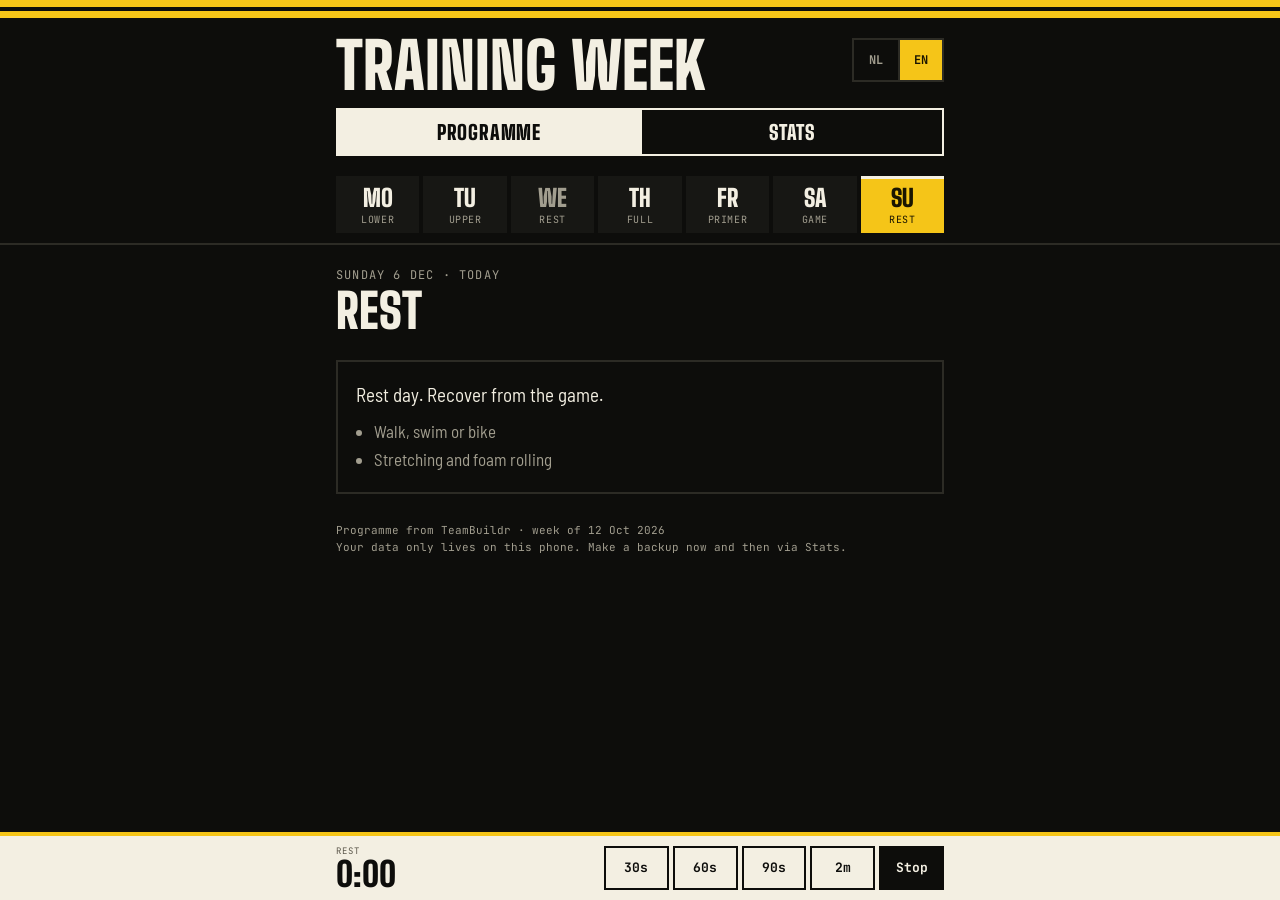
==== index.html @ e1580961 "Add files via upload" ====
<!doctype html>
<html lang="nl">
<head>
  <meta charset="utf-8">
  <meta name="viewport" content="width=device-width, initial-scale=1, viewport-fit=cover">
  <title>Cas RC Trainingsweek</title>
  <meta name="description" content="Cas RC training programme">
  <meta name="theme-color" content="#0d0d0b">
  <meta name="color-scheme" content="dark">
  <meta name="format-detection" content="telephone=no">

  <!-- Beginscherm / app-modus -->
  <link rel="manifest" href="manifest.webmanifest">
  <link rel="icon" type="image/png" sizes="192x192" href="icons/icon-192.png">
  <link rel="apple-touch-icon" href="icons/apple-touch-icon.png">
  <meta name="apple-mobile-web-app-capable" content="yes">
  <meta name="mobile-web-app-capable" content="yes">
  <meta name="apple-mobile-web-app-status-bar-style" content="black">
  <meta name="apple-mobile-web-app-title" content="Cas RC">

  <!-- Lettertypes (met fallbacks: de app werkt ook zonder) -->
  <link rel="preconnect" href="https://fonts.googleapis.com">
  <link rel="preconnect" href="https://fonts.gstatic.com" crossorigin>
  <link rel="stylesheet" href="https://fonts.googleapis.com/css2?family=Big+Shoulders+Display:wght@700;900&family=Barlow+Semi+Condensed:wght@400;500;600;700&family=JetBrains+Mono:wght@500;700&display=swap">

  <link rel="stylesheet" href="style.css">
</head>
<body>
  <div class="hoops" aria-hidden="true"></div>

  <header class="wrap top">
    <div class="titlerow">
      <h1 data-i18n="title">Trainingsweek</h1>
      <div class="lang" role="group" data-i18n-aria="langAria" aria-label="Taal">
        <button type="button" data-lang="nl" aria-pressed="true">NL</button>
        <button type="button" data-lang="en" aria-pressed="false">EN</button>
      </div>
    </div>
    <div class="viewtabs" role="tablist" data-i18n-aria="viewAria" aria-label="Weergave">
      <button type="button" role="tab" id="tab-schema" data-view="schema" aria-selected="true" data-i18n="tabSchema">Schema</button>
      <button type="button" role="tab" id="tab-stats" data-view="stats" aria-selected="false" data-i18n="tabStats">Stats</button>
    </div>
  </header>

  <nav class="days" id="daysNav" data-i18n-aria="daysAria" aria-label="Dagen van de week">
    <div class="wrap days-grid" id="days" role="tablist"></div>
  </nav>

  <main class="wrap" id="main"></main>
  <main class="wrap" id="stats" hidden></main>

  <p class="toast" id="toast" role="status" hidden></p>

  <div class="timer" id="timer">
    <div class="wrap timer-row">
      <div class="clock-box">
        <span class="tlabel" id="tlabel" data-i18n="rest">Rust</span>
        <span class="clock" id="clock">0:00</span>
      </div>
      <div class="tbtns">
        <button type="button" data-s="30">30s</button>
        <button type="button" data-s="60">60s</button>
        <button type="button" data-s="90">90s</button>
        <button type="button" data-s="120">2m</button>
        <button type="button" class="stop" id="stop" data-i18n="stop">Stop</button>
      </div>
    </div>
  </div>

  <noscript><p class="wrap">Zet JavaScript aan om het schema te zien. / Turn on JavaScript to see the programme.</p></noscript>

  <script src="i18n.js"></script>
  <script src="data.js"></script>
  <script src="store.js"></script>
  <script src="stats.js"></script>
  <script src="app.js"></script>
</body>
</html>
---- style.css ----
/* =========================================================
   Cas RC Trainingsweek — mobile first
   Basis = telefoon (vanaf 320px). Grotere schermen schalen mee.
   ========================================================= */

:root {
  /* Kleuren: Cas RC geel-zwart */
  --pitch: #0d0d0b;    /* zwart shirt */
  --panel: #171714;
  --line: #2c2b25;
  --chalk: #f3efe2;    /* krijtwit */
  --muted: #a29e8f;
  --faint: #66634f;
  --cas: #f5c518;      /* Cas-geel */
  --cas-ink: #1a1500;

  /* Lettertypes */
  --display: "Big Shoulders Display", "Arial Narrow", Impact, sans-serif;
  --body: "Barlow Semi Condensed", "Arial Narrow", "Helvetica Neue", sans-serif;
  --mono: "JetBrains Mono", ui-monospace, Menlo, Consolas, monospace;

  /* Maatvoering */
  --gutter: 16px;
  --timer-h: 64px;
  --safe-l: env(safe-area-inset-left, 0px);
  --safe-r: env(safe-area-inset-right, 0px);
  --safe-b: env(safe-area-inset-bottom, 0px);
  --safe-t: env(safe-area-inset-top, 0px);

  color-scheme: dark;
}

*, *::before, *::after { box-sizing: border-box; }

html {
  -webkit-text-size-adjust: 100%;
  text-size-adjust: 100%;
  background: var(--pitch);
}

body {
  margin: 0;
  min-height: 100dvh;
  background: var(--pitch);
  color: var(--chalk);
  font-family: var(--body);
  font-size: 17px;
  line-height: 1.4;
  /* ruimte voor de vaste timerbalk + home-indicator */
  padding-bottom: calc(var(--timer-h) + var(--safe-b) + 24px);
  overflow-x: hidden;
  -webkit-tap-highlight-color: transparent;
}

a { color: inherit; }
button, input { font: inherit; color: inherit; }
button { cursor: pointer; touch-action: manipulation; }
[hidden] { display: none !important; }
:focus-visible { outline: 3px solid var(--cas); outline-offset: 2px; }

/* Buitenste kolom; houdt rekening met notch in landscape */
.wrap {
  width: 100%;
  max-width: 640px;
  margin-inline: auto;
  padding-inline: max(var(--gutter), var(--safe-l)) max(var(--gutter), var(--safe-r));
}

/* ---------- Kop ---------- */
.hoops {
  height: 22px;
  margin-top: var(--safe-t);
  background: repeating-linear-gradient(180deg, var(--cas) 0 7px, var(--pitch) 7px 11px);
}

.top { padding-block: 16px 10px; }

.titlerow { display: flex; align-items: flex-start; justify-content: space-between; gap: 12px; }

h1 {
  min-width: 0;
  font-family: var(--display);
  font-weight: 900;
  font-size: clamp(38px, 11.5vw, 64px);
  line-height: .88;
  margin: 0;
  text-transform: uppercase;
  overflow-wrap: break-word;
}

/* Taalkeuze */
.lang { flex: none; display: flex; border: 2px solid var(--line); }
.lang button {
  min-width: 44px;
  min-height: 40px;
  border: 0;
  background: none;
  color: var(--muted);
  font-family: var(--mono);
  font-size: 12px;
  font-weight: 700;
}
.lang button + button { border-left: 2px solid var(--line); }
.lang button[aria-pressed="true"] { background: var(--cas); color: var(--cas-ink); }

/* ---------- Dagstrook ---------- */
.days {
  position: sticky;
  top: var(--safe-t);
  z-index: 5;
  background: var(--pitch);
  border-bottom: 2px solid var(--line);
  padding-block: 10px;
}

.days-grid {
  display: grid;
  grid-template-columns: repeat(7, minmax(0, 1fr));
  gap: 3px;
}

.day {
  min-width: 0;
  min-height: 52px;
  border: 0;
  border-top: 3px solid transparent;
  background: var(--panel);
  padding: 7px 0 6px;
  display: grid;
  align-content: center;
  gap: 3px;
  text-align: center;
}
.day b {
  font-family: var(--display);
  font-weight: 900;
  font-size: 21px;
  line-height: 1;
  text-transform: uppercase;
}
.day span {
  font-family: var(--mono);
  font-size: 8.5px;
  letter-spacing: .02em;
  color: var(--muted);
  text-transform: uppercase;
  white-space: nowrap;
  overflow: hidden;
  text-overflow: clip;
}
.day.rest b { color: var(--muted); }
.day.today { border-top-color: var(--chalk); }
.day[aria-selected="true"] { background: var(--cas); color: var(--cas-ink); }
.day[aria-selected="true"] span,
.day[aria-selected="true"].rest b { color: var(--cas-ink); }

/* ---------- Dagkop ---------- */
.dayhead { padding-block: 22px 4px; display: grid; gap: 4px; }
.kicker {
  font-family: var(--mono);
  font-size: 12px;
  letter-spacing: .1em;
  text-transform: uppercase;
  color: var(--muted);
}
.dayhead h2 {
  font-family: var(--display);
  font-weight: 900;
  font-size: clamp(36px, 11vw, 48px);
  line-height: .95;
  margin: 0;
  text-transform: uppercase;
}
.progress {
  margin-top: 10px;
  display: flex;
  align-items: center;
  gap: 10px;
  font-family: var(--mono);
  font-size: 12px;
  color: var(--muted);
  font-variant-numeric: tabular-nums;
}
.bar { flex: 1; height: 8px; background: var(--panel); border: 1px solid var(--line); }
.bar i { display: block; height: 100%; width: 0; background: var(--cas); transition: width .3s; }

/* ---------- Blokken ---------- */
.section { margin-top: 24px; }

.sechead { display: flex; align-items: stretch; border-bottom: 2px solid var(--cas); }
.letter {
  font-family: var(--display);
  font-weight: 900;
  font-size: 30px;
  line-height: 1;
  background: var(--cas);
  color: var(--cas-ink);
  min-width: 44px;
  display: grid;
  place-items: center;
  padding: 4px 8px;
}
.secname { padding: 6px 10px; display: grid; align-content: center; min-width: 0; }
.secname strong {
  font-family: var(--display);
  font-weight: 700;
  font-size: 22px;
  line-height: 1;
  text-transform: uppercase;
}
.secname small {
  font-family: var(--mono);
  font-size: 10px;
  letter-spacing: .08em;
  text-transform: uppercase;
  color: var(--muted);
  margin-top: 3px;
}

/* Oefening met sets */
.ex { border-bottom: 1px solid var(--line); padding-block: 14px; display: grid; gap: 10px; }
.extop { display: flex; gap: 12px; align-items: flex-start; justify-content: space-between; }
.exname { min-width: 0; }
.exname h3 { margin: 0; font-size: 20px; font-weight: 700; line-height: 1.15; overflow-wrap: anywhere; }
.code {
  display: inline-block;
  min-width: 2.1em;
  margin-right: 8px;
  padding: 2px 4px;
  border: 2px solid var(--cas);
  color: var(--cas);
  font-family: var(--mono);
  font-size: 13px;
  font-weight: 700;
  line-height: 1.1;
  text-align: center;
  vertical-align: 2px;
}
.note { margin: 3px 0 0; font-size: 15px; color: var(--muted); }

.how {
  flex: none;
  display: inline-grid;
  place-items: center;
  min-height: 40px;
  padding: 0 11px;
  text-decoration: none;
  font-family: var(--mono);
  font-size: 11px;
  font-weight: 700;
  letter-spacing: .08em;
  text-transform: uppercase;
  border: 2px solid var(--chalk);
}
.how:active { background: var(--chalk); color: var(--pitch); }

.sets { display: grid; grid-template-columns: repeat(3, minmax(0, 1fr)); gap: 6px; }

.set { border: 2px solid var(--line); background: var(--panel); display: grid; min-width: 0; }
.set .set-btn {
  border: 0;
  background: none;
  min-height: 52px;
  padding: 8px 8px 6px;
  text-align: left;
  display: grid;
  gap: 2px;
}
.sl {
  font-family: var(--mono);
  font-size: 10px;
  letter-spacing: .08em;
  text-transform: uppercase;
  color: var(--muted);
}
.rp {
  font-family: var(--display);
  font-weight: 900;
  font-size: 26px;
  line-height: 1;
  font-variant-numeric: tabular-nums;
}
/* 16px voorkomt automatisch inzoomen op iPhone */
.set input {
  width: 100%;
  min-width: 0;
  min-height: 40px;
  border: 0;
  border-top: 1px solid var(--line);
  border-radius: 0;
  background: transparent;
  color: var(--chalk);
  font-family: var(--mono);
  font-size: 16px;
  padding: 6px 8px;
  -webkit-appearance: none;
  appearance: none;
}
.set input::placeholder { color: var(--faint); }
.set.done { background: var(--cas); border-color: var(--cas); }
.set.done button, .set.done .sl, .set.done input { color: var(--cas-ink); }
.set.done input { border-top-color: rgba(26, 21, 0, .25); }
.set.done input::placeholder { color: rgba(26, 21, 0, .5); }

/* Lijst (prehab, top ups, arm farm) */
.intro { font-size: 15px; color: var(--muted); margin: 10px 0 2px; }
.item {
  display: grid;
  grid-template-columns: 40px minmax(0, 1fr) auto;
  gap: 12px;
  align-items: center;
  border-bottom: 1px solid var(--line);
  padding-block: 10px;
}
.tick {
  width: 40px;
  height: 40px;
  border: 2px solid var(--muted);
  background: none;
  display: grid;
  place-items: center;
  padding: 0;
}
.tick svg { width: 20px; height: 20px; opacity: 0; }
.item.done .tick { background: var(--cas); border-color: var(--cas); }
.item.done .tick svg { opacity: 1; }
.item.done .it-name { color: var(--muted); text-decoration: line-through; text-decoration-thickness: 2px; }
.it-name { font-size: 18px; font-weight: 600; line-height: 1.2; overflow-wrap: anywhere; }
.it-dose { display: block; font-family: var(--mono); font-size: 12px; font-weight: 500; color: var(--cas); margin-top: 3px; }

/* Rustdagen */
.restcard { margin-top: 22px; border: 2px solid var(--line); padding: 20px 18px; display: grid; gap: 12px; }
.restcard p { margin: 0; font-size: 19px; max-width: 34ch; }
.restcard ul { margin: 0; padding-left: 18px; color: var(--muted); display: grid; gap: 4px; }

.reset {
  margin-top: 28px;
  min-height: 44px;
  background: none;
  border: 1px solid var(--line);
  color: var(--muted);
  font-family: var(--mono);
  font-size: 11px;
  letter-spacing: .08em;
  text-transform: uppercase;
  padding: 10px 12px;
}
.reset.arm { border-color: var(--cas); color: var(--cas); }

footer {
  margin-top: 28px;
  font-family: var(--mono);
  font-size: 11px;
  line-height: 1.6;
  color: var(--muted);
}

/* Melding */
.toast {
  position: fixed;
  left: 50%;
  transform: translateX(-50%);
  bottom: calc(var(--timer-h) + var(--safe-b) + 12px);
  z-index: 11;
  margin: 0;
  width: calc(100% - 32px);
  max-width: 420px;
  background: var(--chalk);
  color: var(--pitch);
  font-size: 15px;
  padding: 10px 14px;
  border-left: 6px solid var(--cas);
}

/* ---------- Rusttimer ---------- */
.timer {
  position: fixed;
  inset: auto 0 0 0;
  z-index: 10;
  background: var(--chalk);
  color: var(--pitch);
  border-top: 4px solid var(--cas);
  padding-bottom: var(--safe-b);
}
.timer-row {
  display: flex;
  align-items: center;
  gap: 10px;
  min-height: var(--timer-h);
  padding-block: 8px;
}
.clock-box { display: grid; flex: none; }
.tlabel {
  font-family: var(--mono);
  font-size: 9px;
  letter-spacing: .12em;
  text-transform: uppercase;
  color: #5c584b;
}
.clock {
  font-family: var(--display);
  font-weight: 900;
  font-size: 34px;
  line-height: 1;
  font-variant-numeric: tabular-nums;
  min-width: 3.1ch;
}
.tbtns {
  flex: 1;
  min-width: 0;
  display: grid;
  grid-template-columns: repeat(5, minmax(0, 1fr));
  gap: 4px;
  max-width: 340px;
  margin-left: auto;
}
.tbtns button {
  min-height: 44px;
  min-width: 0;
  padding: 0 2px;
  border: 2px solid var(--pitch);
  background: none;
  color: var(--pitch);
  font-family: var(--mono);
  font-weight: 700;
  font-size: 13px;
}
.tbtns button:active { background: var(--pitch); color: var(--chalk); }
.tbtns .stop { background: var(--pitch); color: var(--chalk); }
.timer.running, .timer.next { background: var(--cas); }
.timer.next .clock { letter-spacing: .02em; }
.timer.finished .clock { animation: flash .5s steps(2) 6; }
@keyframes flash { 50% { opacity: .15; } }

/* ---------- Schema / Stats tabs ---------- */
.viewtabs {
  margin-top: 14px;
  display: grid;
  grid-template-columns: 1fr 1fr;
  border: 2px solid var(--chalk);
}
.viewtabs button {
  min-height: 44px;
  border: 0;
  background: none;
  font-family: var(--display);
  font-weight: 900;
  font-size: 20px;
  letter-spacing: .04em;
  text-transform: uppercase;
}
.viewtabs button + button { border-left: 2px solid var(--chalk); }
.viewtabs button[aria-selected="true"] { background: var(--chalk); color: var(--pitch); }

body.is-stats { padding-bottom: calc(var(--safe-b) + 32px); }
body.is-stats .timer { display: none; }

/* ---------- Vergelijking met vorige keer ---------- */
.cmp {
  display: flex;
  align-items: center;
  min-height: 28px;
  padding: 0 8px 4px;
  font-family: var(--mono);
  font-size: 11px;
  line-height: 1.2;
  color: var(--muted);
  min-width: 0;
}
.cmp-txt { white-space: nowrap; overflow: hidden; text-overflow: ellipsis; }
.cmp-txt small { font-size: 10px; color: var(--faint); }
.cmp-txt.up { color: var(--cas); font-weight: 700; }
.cmp-txt.down { color: var(--muted); }
.fill {
  border: 0;
  background: none;
  padding: 4px 0;
  margin: -4px 0;
  min-height: 28px;
  font-family: var(--mono);
  font-size: 11px;
  color: var(--muted);
  text-align: left;
  white-space: nowrap;
  text-decoration: underline;
  text-decoration-color: var(--faint);
  text-underline-offset: 3px;
}
.fill b { color: var(--chalk); font-weight: 700; }
.pr {
  font-style: normal;
  font-family: var(--mono);
  font-size: 9px;
  font-weight: 700;
  background: var(--cas);
  color: var(--cas-ink);
  padding: 1px 4px;
  margin-right: 4px;
  letter-spacing: .06em;
}
.set.done .cmp, .set.done .fill, .set.done .fill b, .set.done .cmp-txt, .set.done .cmp-txt small { color: var(--cas-ink); }
.set.done .pr { background: var(--cas-ink); color: var(--cas); }
.set input.bad, .it-log input.bad { box-shadow: inset 0 -3px 0 #e0573a; }

/* kg in lijst (Arm Farm) */
.it-log { display: flex; align-items: center; gap: 10px; margin-top: 8px; text-decoration: none; }
.it-log input {
  width: 76px;
  flex: none;
  min-height: 40px;
  border: 2px solid var(--line);
  border-radius: 0;
  background: var(--panel);
  color: var(--chalk);
  font-family: var(--mono);
  font-size: 16px;
  padding: 6px 8px;
  -webkit-appearance: none;
  appearance: none;
}
.it-log input::placeholder { color: var(--faint); }
.it-log .cmp { padding: 0; }
.item.done .it-log { color: var(--chalk); }

/* ---------- Stats ---------- */
.tiles { display: grid; grid-template-columns: repeat(2, minmax(0, 1fr)); gap: 6px; margin-top: 14px; }
.tiles.three { grid-template-columns: repeat(3, minmax(0, 1fr)); margin-top: 12px; }
.tile { background: var(--panel); border-top: 3px solid var(--cas); padding: 10px 10px 12px; display: grid; gap: 2px; min-width: 0; }
.t-lab { font-family: var(--mono); font-size: 10px; letter-spacing: .08em; text-transform: uppercase; color: var(--muted); }
.t-num { font-family: var(--display); font-weight: 900; font-size: 36px; line-height: 1; font-variant-numeric: tabular-nums; white-space: nowrap; }
.tiles.three .t-num { font-size: 26px; }
.t-num small { font-size: .5em; color: var(--muted); }
.t-sub { font-size: 13px; color: var(--muted); }

.st { margin-top: 30px; }
.st-head { border-bottom: 2px solid var(--cas); padding-bottom: 8px; }
.st-head h3 { margin: 0; font-family: var(--display); font-weight: 900; font-size: 26px; line-height: 1; text-transform: uppercase; }
.st-head h4 { margin: 0; font-family: var(--display); font-weight: 700; font-size: 19px; text-transform: uppercase; }
.st-head p { margin: 6px 0 0; font-size: 14px; line-height: 1.35; color: var(--muted); max-width: 52ch; }
.st-head.sub { margin-top: 22px; border-bottom-width: 1px; border-bottom-color: var(--line); display: flex; justify-content: space-between; align-items: baseline; gap: 10px; flex-wrap: wrap; }
.st-head.sub p { margin: 0; font-family: var(--mono); font-size: 10px; display: flex; align-items: center; gap: 6px; }
.key { display: inline-block; width: 12px; height: 8px; background: var(--cas); }
.key.prev { width: 3px; height: 12px; background: var(--chalk); margin-left: 6px; }

.readout { margin: 10px 0 4px; min-height: 1.4em; font-family: var(--mono); font-size: 12px; color: var(--chalk); font-variant-numeric: tabular-nums; }
.readout b { color: var(--cas); }
.readout span { color: var(--muted); }
.plot { width: 100%; overflow: hidden; touch-action: pan-y; }
.plot svg { display: block; }
.plot .grid { stroke: var(--line); stroke-width: 1; }
.plot .base { stroke: var(--muted); stroke-width: 1; }
.plot .ref { stroke: var(--muted); stroke-width: 1; stroke-dasharray: 4 4; }
.plot .ax { fill: var(--muted); font-family: var(--mono); font-size: 10px; }
.plot .line { fill: none; stroke: var(--cas); stroke-width: 2; stroke-linejoin: round; stroke-linecap: round; }
.plot .area { fill: var(--cas); opacity: .1; }
.plot .dot { fill: var(--cas); stroke: var(--panel); stroke-width: 2; }
.plot .dot.end { stroke: var(--pitch); stroke-width: 2.5; }
.plot .dot.hl { fill: var(--chalk); }
.plot .cross { stroke: var(--chalk); stroke-width: 1; opacity: .5; }
.plot .barf { fill: var(--cas); transition: opacity .15s; }
.plot .barf.dim { opacity: .35; }
.plot .hit { fill: transparent; cursor: crosshair; }
.nodata { color: var(--muted); font-size: 15px; margin: 12px 0; }

.hbars { display: grid; gap: 8px; margin-top: 12px; }
.hb { display: grid; grid-template-columns: minmax(0, 7.5em) minmax(0, 1fr) 4.2em; gap: 10px; align-items: center; }
.hb-name { font-size: 15px; line-height: 1.15; }
.hb-track { position: relative; height: 16px; background: var(--panel); }
.hb-track i { position: absolute; left: 0; top: 0; bottom: 0; background: var(--cas); }
.hb-track i.neg { background: var(--muted); }
.hb-track em { position: absolute; top: -3px; bottom: -3px; width: 3px; margin-left: -1.5px; background: var(--chalk); }
.hb-val { font-family: var(--mono); font-size: 12px; text-align: right; font-variant-numeric: tabular-nums; white-space: nowrap; }
.hb-val small { color: var(--muted); }

.heat { display: grid; grid-template-columns: 2.6em repeat(7, minmax(0, 1fr)); gap: 3px; margin-top: 12px; max-width: 420px; }
.hh { font-family: var(--mono); font-size: 10px; color: var(--muted); text-align: center; text-transform: uppercase; }
.hw { font-family: var(--mono); font-size: 10px; color: var(--muted); align-self: center; }
.hc { aspect-ratio: 1.6; background: var(--panel); border: 1px solid var(--line); display: block; max-width: 100%; }
.hc.l1 { background: rgba(245, 197, 24, .28); border-color: transparent; }
.hc.l2 { background: rgba(245, 197, 24, .52); border-color: transparent; }
.hc.l3 { background: rgba(245, 197, 24, .76); border-color: transparent; }
.hc.l4 { background: var(--cas); border-color: transparent; }
.hc.fut { background: none; border-style: dashed; border-color: var(--line); }
.hc.now { outline: 2px solid var(--chalk); outline-offset: 1px; }
.legend-heat { display: flex; align-items: center; gap: 6px; font-family: var(--mono); font-size: 10px; color: var(--muted); margin: 10px 0 0; }
.legend-heat .hc { width: 18px; aspect-ratio: 1.6; }
.legend-heat .hc + * { margin-right: 6px; }

.pick { display: grid; gap: 4px; margin-top: 12px; }
.pick span { font-family: var(--mono); font-size: 10px; letter-spacing: .08em; text-transform: uppercase; color: var(--muted); }
.pick select {
  width: 100%;
  min-height: 48px;
  border: 2px solid var(--chalk);
  border-radius: 0;
  background: var(--panel) url("data:image/svg+xml,%3Csvg xmlns='http://www.w3.org/2000/svg' width='12' height='8'%3E%3Cpath d='M1 1l5 5 5-5' fill='none' stroke='%23f3efe2' stroke-width='2'/%3E%3C/svg%3E") no-repeat right 14px center;
  color: var(--chalk);
  font-family: var(--body);
  font-weight: 600;
  font-size: 18px;
  padding: 8px 40px 8px 12px;
  -webkit-appearance: none;
  appearance: none;
}
#c-ex { margin-top: 6px; }

.tbl-wrap { overflow-x: auto; margin-top: 12px; }
.tbl { width: 100%; border-collapse: collapse; font-size: 15px; }
.tbl th { font-family: var(--mono); font-size: 10px; font-weight: 500; letter-spacing: .08em; text-transform: uppercase; color: var(--muted); text-align: left; padding: 6px 8px 6px 0; border-bottom: 1px solid var(--line); }
.tbl td { padding: 9px 8px 9px 0; border-bottom: 1px solid var(--line); font-variant-numeric: tabular-nums; vertical-align: top; }
.tbl td:nth-child(2) { font-family: var(--mono); font-size: 13px; }
.tbl .num { text-align: right; padding-right: 0; white-space: nowrap; }
.tbl .pr { margin: 0 0 0 4px; }

.empty { margin-top: 24px; border: 2px solid var(--line); padding: 22px 18px; display: grid; gap: 12px; }
.empty h2 { margin: 0; font-family: var(--display); font-weight: 900; font-size: 34px; text-transform: uppercase; line-height: 1; }
.empty p { margin: 0; color: var(--muted); max-width: 40ch; }
.btn-main {
  justify-self: start;
  min-height: 48px;
  border: 0;
  background: var(--cas);
  color: var(--cas-ink);
  font-family: var(--display);
  font-weight: 900;
  font-size: 19px;
  text-transform: uppercase;
  padding: 0 18px;
}
.demo-bar { margin-top: 16px; background: var(--chalk); color: var(--pitch); padding: 10px 12px; display: flex; flex-wrap: wrap; gap: 8px 12px; align-items: center; justify-content: space-between; border-left: 6px solid var(--cas); }
.demo-bar p { margin: 0; font-size: 15px; }
.demo-bar button { min-height: 40px; border: 2px solid var(--pitch); background: none; color: var(--pitch); font-family: var(--mono); font-size: 11px; font-weight: 700; text-transform: uppercase; padding: 0 10px; }

.tool-row { display: flex; flex-wrap: wrap; gap: 8px; margin-top: 12px; }
.tool-row button, .filebtn {
  min-height: 44px;
  display: inline-grid;
  place-items: center;
  border: 2px solid var(--chalk);
  background: none;
  color: var(--chalk);
  font-family: var(--mono);
  font-size: 11px;
  font-weight: 700;
  letter-spacing: .08em;
  text-transform: uppercase;
  padding: 0 14px;
  cursor: pointer;
}
.tool-row button:active, .filebtn:active { background: var(--chalk); color: var(--pitch); }

/* ---------- Heel smalle telefoons (≤ 340px, bv. iPhone SE 1e gen / kleine Androids) ---------- */
@media (max-width: 340px) {
  :root { --gutter: 12px; }
  body { font-size: 16px; }
  .day b { font-size: 18px; }
  .day span { font-size: 7.5px; }
  .days-grid { gap: 2px; }
  .exname h3 { font-size: 18px; }
  .rp { font-size: 23px; }
  .how { padding: 0 8px; font-size: 10px; }
  .item { grid-template-columns: 36px minmax(0, 1fr) auto; gap: 10px; }
  .tick { width: 36px; height: 36px; }
  .clock { font-size: 28px; }
  .tbtns button { font-size: 12px; }
  .cmp { padding: 0 6px 4px; font-size: 10px; }
  .cmp-txt small { display: none; }
  .t-num { font-size: 30px; }
  .tiles.three .t-num { font-size: 21px; }
  .hb { grid-template-columns: minmax(0, 6.4em) minmax(0, 1fr) 3.9em; gap: 8px; }
  .hb-name { font-size: 14px; }
}

/* ---------- Grotere telefoons / tablets ---------- */
@media (min-width: 480px) {
  .day span { font-size: 10px; letter-spacing: .06em; }
  .day b { font-size: 24px; }
  .days-grid { gap: 4px; }
  .exname h3 { font-size: 21px; }
}

/* ---------- Telefoon liggend: dagstrook mag minder hoog ---------- */
@media (orientation: landscape) and (max-height: 500px) {
  .days { position: static; }
  .top { padding-block: 10px 6px; }
  h1 { font-size: 40px; }
  :root { --timer-h: 54px; }
  .tbtns button { min-height: 38px; }
}

@media (prefers-reduced-motion: reduce) {
  .timer.finished .clock { animation: none; }
  .bar i { transition: none; }
}
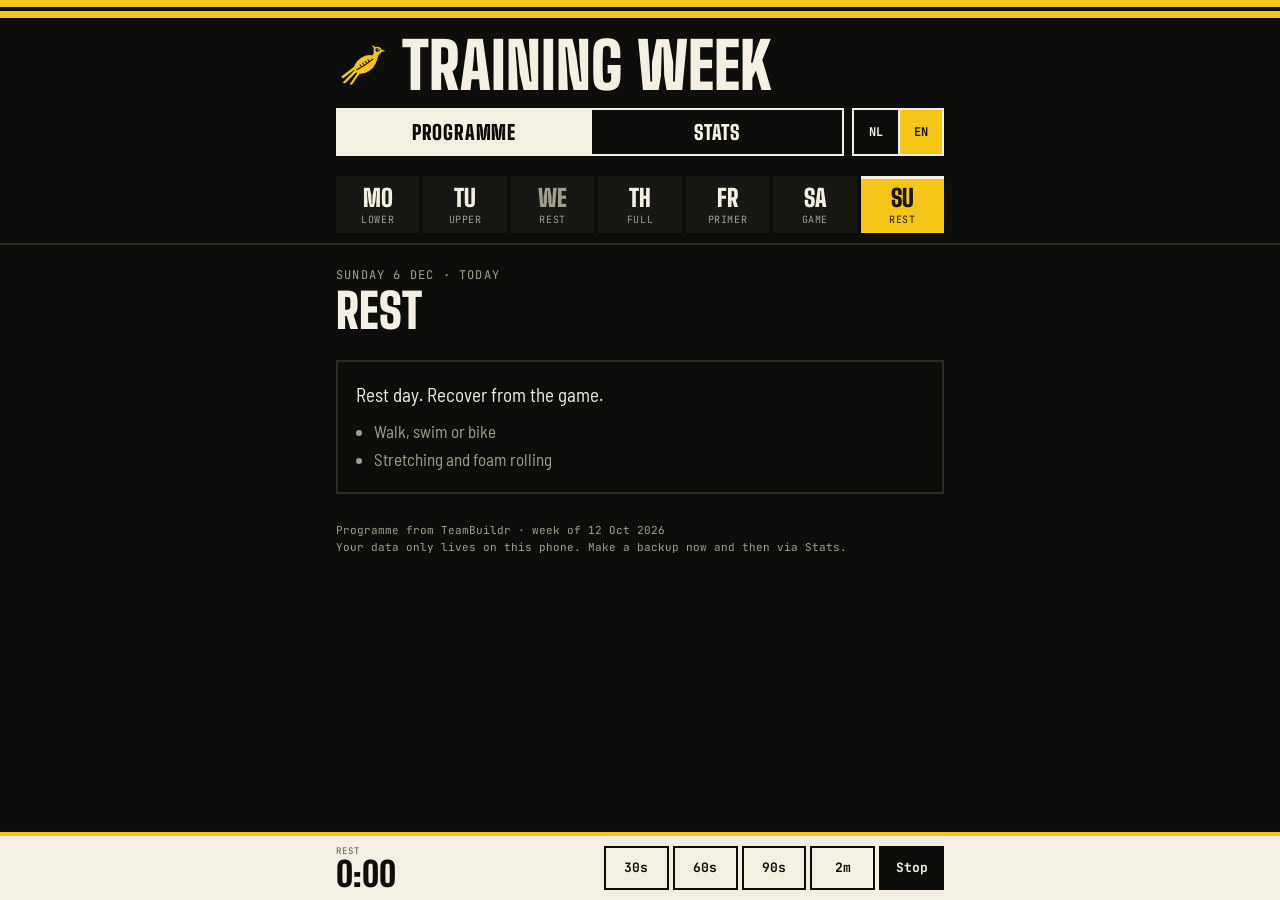
==== commit 17fcbedf: "Add files via upload" ====
--- a/index.html
+++ b/index.html
@@ -11,6 +11,7 @@
 
   <!-- Beginscherm / app-modus -->
   <link rel="manifest" href="manifest.webmanifest">
+  <link rel="icon" type="image/svg+xml" href="icons/logo.svg">
   <link rel="icon" type="image/png" sizes="192x192" href="icons/icon-192.png">
   <link rel="apple-touch-icon" href="icons/apple-touch-icon.png">
   <meta name="apple-mobile-web-app-capable" content="yes">
@@ -30,15 +31,18 @@
 
   <header class="wrap top">
     <div class="titlerow">
+      <img class="mark" src="icons/logo.svg" alt="" width="52" height="52">
       <h1 data-i18n="title">Trainingsweek</h1>
+    </div>
+    <div class="navrow">
+      <div class="viewtabs" role="tablist" data-i18n-aria="viewAria" aria-label="Weergave">
+        <button type="button" role="tab" id="tab-schema" data-view="schema" aria-selected="true" data-i18n="tabSchema">Schema</button>
+        <button type="button" role="tab" id="tab-stats" data-view="stats" aria-selected="false" data-i18n="tabStats">Stats</button>
+      </div>
       <div class="lang" role="group" data-i18n-aria="langAria" aria-label="Taal">
         <button type="button" data-lang="nl" aria-pressed="true">NL</button>
         <button type="button" data-lang="en" aria-pressed="false">EN</button>
       </div>
-    </div>
-    <div class="viewtabs" role="tablist" data-i18n-aria="viewAria" aria-label="Weergave">
-      <button type="button" role="tab" id="tab-schema" data-view="schema" aria-selected="true" data-i18n="tabSchema">Schema</button>
-      <button type="button" role="tab" id="tab-stats" data-view="stats" aria-selected="false" data-i18n="tabStats">Stats</button>
     </div>
   </header>
 
@@ -67,6 +71,13 @@
     </div>
   </div>
 
+  <!-- Schermvullende flits als de rust voorbij is -->
+  <div class="flash" id="flash" role="alert" hidden>
+    <img src="icons/logo.svg" alt="" width="120" height="120">
+    <strong>GO</strong>
+    <span id="flashText"></span>
+  </div>
+
   <noscript><p class="wrap">Zet JavaScript aan om het schema te zien. / Turn on JavaScript to see the programme.</p></noscript>
 
   <script src="i18n.js"></script>
--- a/style.css
+++ b/style.css
@@ -75,7 +75,48 @@
 
 .top { padding-block: 16px 10px; }
 
-.titlerow { display: flex; align-items: flex-start; justify-content: space-between; gap: 12px; }
+.titlerow { display: flex; align-items: flex-start; gap: 10px; }
+.titlerow h1 { flex: 1; }
+.navrow { display: flex; gap: 8px; margin-top: 14px; align-items: stretch; }
+.navrow .viewtabs { flex: 1; min-width: 0; margin-top: 0; }
+.navrow .lang { border-color: var(--chalk); }
+.navrow .lang button { min-height: 44px; }
+.navrow .lang button + button { border-left-color: var(--chalk); }
+.navrow .lang button:not([aria-pressed="true"]) { color: var(--chalk); }
+.mark { flex: none; width: clamp(40px, 12vw, 56px); height: auto; margin-top: -4px; }
+
+/* ---------- Flits als de rust voorbij is ---------- */
+.flash {
+  position: fixed;
+  inset: 0;
+  z-index: 50;
+  display: grid;
+  place-content: center;
+  justify-items: center;
+  gap: 8px;
+  padding: calc(var(--safe-t) + 24px) 24px calc(var(--safe-b) + 24px);
+  background: var(--cas);
+  color: var(--cas-ink);
+  text-align: center;
+  cursor: pointer;
+}
+.flash img { width: 120px; height: auto; background: var(--pitch); padding: 10px; }
+.flash strong {
+  font-family: var(--display);
+  font-weight: 900;
+  font-size: clamp(110px, 38vw, 220px);
+  line-height: .85;
+}
+.flash span { font-family: var(--mono); font-size: 14px; font-weight: 700; letter-spacing: .06em; text-transform: uppercase; }
+/* 2 wissels per seconde: opvallend, maar onder de grens voor lichtgevoeligheid */
+.flash.blink { animation: flash-bg 1s steps(1, end) infinite; }
+@keyframes flash-bg {
+  0%   { background: var(--cas); color: var(--cas-ink); }
+  50%  { background: var(--pitch); color: var(--cas); }
+}
+@media (prefers-reduced-motion: reduce) {
+  .flash.blink { animation-duration: 2s; }
+}
 
 h1 {
   min-width: 0;
@@ -436,7 +477,7 @@
 .viewtabs {
   margin-top: 14px;
   display: grid;
-  grid-template-columns: 1fr 1fr;
+  grid-template-columns: repeat(2, minmax(0, 1fr));
   border: 2px solid var(--chalk);
 }
 .viewtabs button {
@@ -445,7 +486,8 @@
   background: none;
   font-family: var(--display);
   font-weight: 900;
-  font-size: 20px;
+  font-size: clamp(16px, 5.2vw, 20px);
+  padding: 0 4px;
   letter-spacing: .04em;
   text-transform: uppercase;
 }
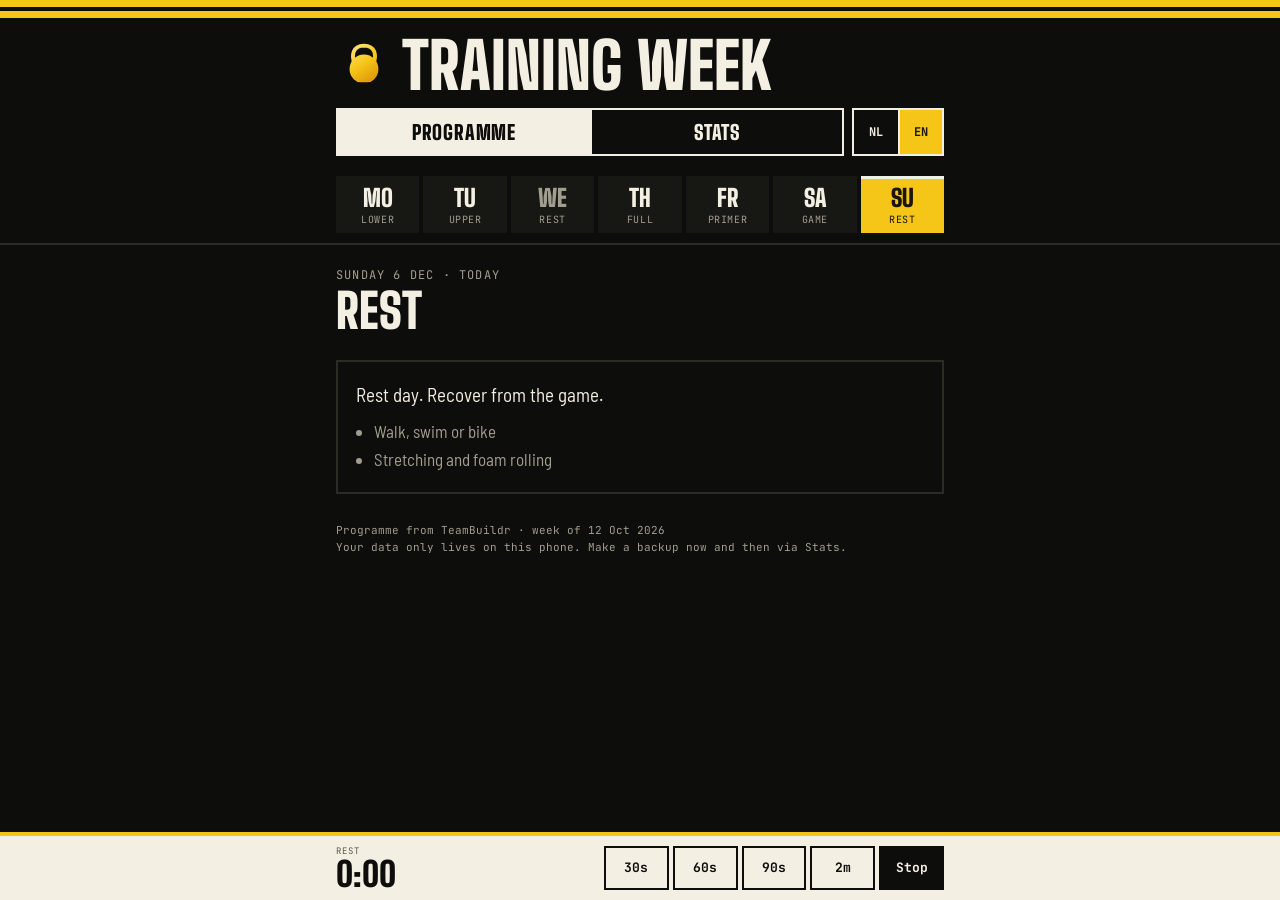
==== commit 306137d0: "Add files via upload" ====
--- a/index.html
+++ b/index.html
@@ -9,11 +9,13 @@
   <meta name="color-scheme" content="dark">
   <meta name="format-detection" content="telephone=no">
 
-  <!-- Beginscherm / app-modus -->
-  <link rel="manifest" href="manifest.webmanifest">
-  <link rel="icon" type="image/svg+xml" href="icons/logo.svg">
-  <link rel="icon" type="image/png" sizes="192x192" href="icons/icon-192.png">
-  <link rel="apple-touch-icon" href="icons/apple-touch-icon.png">
+  <!-- Beginscherm / app-modus.
+       ?v=6 achter elk bestand dwingt browsers de nieuwste versie te laden.
+       Verhoog dit getal (overal tegelijk) als je iets wijzigt. -->
+  <link rel="manifest" href="manifest.webmanifest?v=6">
+  <link rel="icon" type="image/svg+xml" href="icons/logo.svg?v=6">
+  <link rel="icon" type="image/png" sizes="192x192" href="icons/icon-192.png?v=6">
+  <link rel="apple-touch-icon" href="icons/apple-touch-icon.png?v=6">
   <meta name="apple-mobile-web-app-capable" content="yes">
   <meta name="mobile-web-app-capable" content="yes">
   <meta name="apple-mobile-web-app-status-bar-style" content="black">
@@ -24,14 +26,30 @@
   <link rel="preconnect" href="https://fonts.gstatic.com" crossorigin>
   <link rel="stylesheet" href="https://fonts.googleapis.com/css2?family=Big+Shoulders+Display:wght@700;900&family=Barlow+Semi+Condensed:wght@400;500;600;700&family=JetBrains+Mono:wght@500;700&display=swap">
 
-  <link rel="stylesheet" href="style.css">
+  <link rel="stylesheet" href="style.css?v=6">
 </head>
 <body>
+  <!-- Logo: kettlebell met gele gradient (staat direct in de pagina, dus altijd zichtbaar) -->
+  <svg class="defs" aria-hidden="true" focusable="false">
+    <defs>
+      <linearGradient id="kb-grad" x1="140" y1="90" x2="380" y2="446" gradientUnits="userSpaceOnUse">
+        <stop offset="0" stop-color="#ffe680"/>
+        <stop offset=".5" stop-color="#f5c518"/>
+        <stop offset="1" stop-color="#d98e04"/>
+      </linearGradient>
+      <clipPath id="kb-base"><rect x="0" y="0" width="512" height="440"/></clipPath>
+      <symbol id="kettlebell" viewBox="0 0 512 512">
+        <path d="M168 268 C142 196 150 108 256 106 C362 108 370 196 344 268" fill="none" stroke="url(#kb-grad)" stroke-width="36" stroke-linecap="round"/>
+        <circle cx="256" cy="320" r="132" fill="url(#kb-grad)" clip-path="url(#kb-base)"/>
+      </symbol>
+    </defs>
+  </svg>
+
   <div class="hoops" aria-hidden="true"></div>
 
   <header class="wrap top">
     <div class="titlerow">
-      <img class="mark" src="icons/logo.svg" alt="" width="52" height="52">
+      <svg class="mark" viewBox="0 0 512 512" aria-hidden="true"><use href="#kettlebell"/></svg>
       <h1 data-i18n="title">Trainingsweek</h1>
     </div>
     <div class="navrow">
@@ -73,17 +91,17 @@
 
   <!-- Schermvullende flits als de rust voorbij is -->
   <div class="flash" id="flash" role="alert" hidden>
-    <img src="icons/logo.svg" alt="" width="120" height="120">
+    <svg class="flash-mark" viewBox="0 0 512 512" aria-hidden="true"><use href="#kettlebell"/></svg>
     <strong>GO</strong>
     <span id="flashText"></span>
   </div>
 
   <noscript><p class="wrap">Zet JavaScript aan om het schema te zien. / Turn on JavaScript to see the programme.</p></noscript>
 
-  <script src="i18n.js"></script>
-  <script src="data.js"></script>
-  <script src="store.js"></script>
-  <script src="stats.js"></script>
-  <script src="app.js"></script>
+  <script src="i18n.js?v=6"></script>
+  <script src="data.js?v=6"></script>
+  <script src="store.js?v=6"></script>
+  <script src="stats.js?v=6"></script>
+  <script src="app.js?v=6"></script>
 </body>
 </html>
--- a/style.css
+++ b/style.css
@@ -83,7 +83,8 @@
 .navrow .lang button { min-height: 44px; }
 .navrow .lang button + button { border-left-color: var(--chalk); }
 .navrow .lang button:not([aria-pressed="true"]) { color: var(--chalk); }
-.mark { flex: none; width: clamp(40px, 12vw, 56px); height: auto; margin-top: -4px; }
+.mark { flex: none; width: clamp(40px, 12vw, 56px); height: clamp(40px, 12vw, 56px); margin-top: -4px; }
+.defs { position: absolute; width: 0; height: 0; overflow: hidden; }
 
 /* ---------- Flits als de rust voorbij is ---------- */
 .flash {
@@ -100,7 +101,7 @@
   text-align: center;
   cursor: pointer;
 }
-.flash img { width: 120px; height: auto; background: var(--pitch); padding: 10px; }
+.flash-mark { width: 120px; height: 120px; background: var(--pitch); padding: 10px; }
 .flash strong {
   font-family: var(--display);
   font-weight: 900;
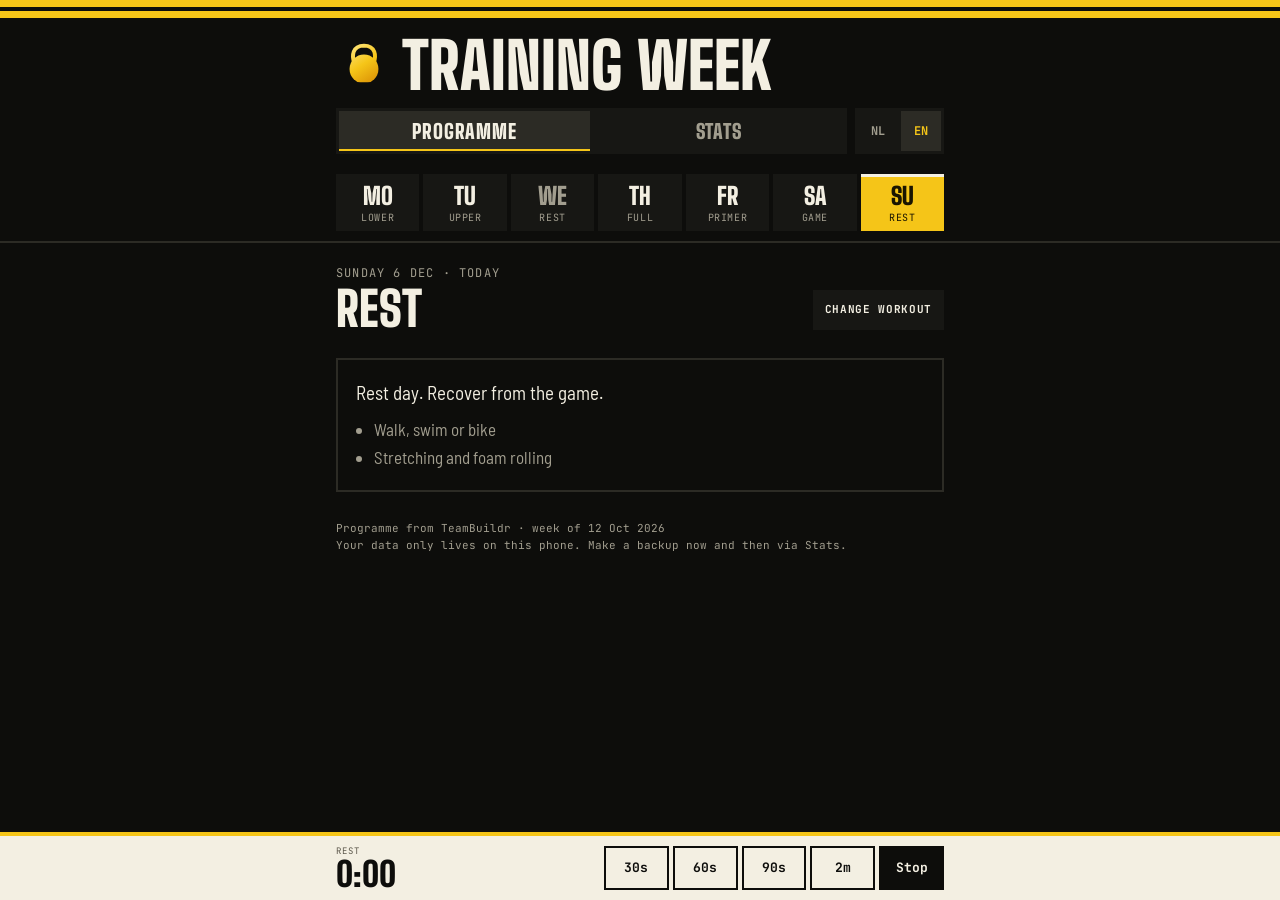
==== commit 66b00756: "Add files via upload" ====
--- a/index.html
+++ b/index.html
@@ -10,12 +10,12 @@
   <meta name="format-detection" content="telephone=no">
 
   <!-- Beginscherm / app-modus.
-       ?v=6 achter elk bestand dwingt browsers de nieuwste versie te laden.
+       ?v=7 achter elk bestand dwingt browsers de nieuwste versie te laden.
        Verhoog dit getal (overal tegelijk) als je iets wijzigt. -->
-  <link rel="manifest" href="manifest.webmanifest?v=6">
-  <link rel="icon" type="image/svg+xml" href="icons/logo.svg?v=6">
-  <link rel="icon" type="image/png" sizes="192x192" href="icons/icon-192.png?v=6">
-  <link rel="apple-touch-icon" href="icons/apple-touch-icon.png?v=6">
+  <link rel="manifest" href="manifest.webmanifest?v=7">
+  <link rel="icon" type="image/svg+xml" href="icons/logo.svg?v=7">
+  <link rel="icon" type="image/png" sizes="192x192" href="icons/icon-192.png?v=7">
+  <link rel="apple-touch-icon" href="icons/apple-touch-icon.png?v=7">
   <meta name="apple-mobile-web-app-capable" content="yes">
   <meta name="mobile-web-app-capable" content="yes">
   <meta name="apple-mobile-web-app-status-bar-style" content="black">
@@ -26,7 +26,7 @@
   <link rel="preconnect" href="https://fonts.gstatic.com" crossorigin>
   <link rel="stylesheet" href="https://fonts.googleapis.com/css2?family=Big+Shoulders+Display:wght@700;900&family=Barlow+Semi+Condensed:wght@400;500;600;700&family=JetBrains+Mono:wght@500;700&display=swap">
 
-  <link rel="stylesheet" href="style.css?v=6">
+  <link rel="stylesheet" href="style.css?v=7">
 </head>
 <body>
   <!-- Logo: kettlebell met gele gradient (staat direct in de pagina, dus altijd zichtbaar) -->
@@ -89,19 +89,24 @@
     </div>
   </div>
 
+  <!-- Keuzelijst: training wisselen -->
+  <div class="sheet" id="sheet" role="dialog" aria-modal="true" aria-labelledby="sheet-title" hidden>
+    <div class="sheet-body"></div>
+  </div>
+
   <!-- Schermvullende flits als de rust voorbij is -->
   <div class="flash" id="flash" role="alert" hidden>
     <svg class="flash-mark" viewBox="0 0 512 512" aria-hidden="true"><use href="#kettlebell"/></svg>
-    <strong>GO</strong>
+    <strong id="flashWord">DONE</strong>
     <span id="flashText"></span>
   </div>
 
   <noscript><p class="wrap">Zet JavaScript aan om het schema te zien. / Turn on JavaScript to see the programme.</p></noscript>
 
-  <script src="i18n.js?v=6"></script>
-  <script src="data.js?v=6"></script>
-  <script src="store.js?v=6"></script>
-  <script src="stats.js?v=6"></script>
-  <script src="app.js?v=6"></script>
+  <script src="i18n.js?v=7"></script>
+  <script src="data.js?v=7"></script>
+  <script src="store.js?v=7"></script>
+  <script src="stats.js?v=7"></script>
+  <script src="app.js?v=7"></script>
 </body>
 </html>
--- a/style.css
+++ b/style.css
@@ -735,3 +735,172 @@
   .timer.finished .clock { animation: none; }
   .bar i { transition: none; }
 }
+
+/* =========================================================
+   v7 — rustigere knoppen bovenin, training wisselen, DONE
+   (staat onderaan zodat het eerdere regels overschrijft)
+   ========================================================= */
+
+/* Schema/Stats en NL/EN: gevulde segmenten zonder witte rand */
+.viewtabs,
+.navrow .lang {
+  border: 0;
+  background: var(--panel);
+  padding: 3px;
+  gap: 3px;
+}
+.viewtabs button,
+.navrow .lang button {
+  min-height: 40px;
+  border: 0;
+  background: none;
+  color: var(--muted);
+}
+.viewtabs button + button,
+.navrow .lang button + button { border-left: 0; }
+.viewtabs button[aria-selected="true"] { background: var(--line); color: var(--chalk); box-shadow: inset 0 -2px 0 var(--cas); }
+.navrow .lang button[aria-pressed="true"] { background: var(--line); color: var(--cas); }
+.navrow .lang button:not([aria-pressed="true"]) { color: var(--muted); }
+.navrow .lang button { min-width: 40px; }
+
+/* Dagkop met wisselknop */
+.titleline { display: flex; align-items: flex-end; justify-content: space-between; gap: 12px; }
+.titleline h2 { min-width: 0; }
+.swap {
+  flex: none;
+  min-height: 40px;
+  padding: 0 12px;
+  border: 0;
+  background: var(--panel);
+  color: var(--chalk);
+  font-family: var(--mono);
+  font-size: 11px;
+  font-weight: 700;
+  letter-spacing: .06em;
+  text-transform: uppercase;
+  margin-bottom: 2px;
+}
+.swap:active { background: var(--line); }
+.own { font-style: normal; color: var(--cas); }
+
+/* Dag met eigen keuze: geel stipje */
+.day { position: relative; }
+.day.custom::after {
+  content: "";
+  position: absolute;
+  top: 5px;
+  right: 5px;
+  width: 6px;
+  height: 6px;
+  background: var(--cas);
+}
+.day.custom[aria-selected="true"]::after { background: var(--cas-ink); }
+
+/* Keuzelijst (sheet van onderen) */
+.sheet {
+  position: fixed;
+  inset: 0;
+  z-index: 40;
+  display: flex;
+  align-items: flex-end;
+  justify-content: center;
+  background: rgba(0, 0, 0, 0);
+  transition: background .18s;
+}
+.sheet.show { background: rgba(0, 0, 0, .66); }
+.sheet-body {
+  width: 100%;
+  max-width: 640px;
+  max-height: calc(100dvh - var(--safe-t) - 40px);
+  overflow-y: auto;
+  overscroll-behavior: contain;
+  background: var(--pitch);
+  border-top: 4px solid var(--cas);
+  padding: 18px max(var(--gutter), var(--safe-r)) calc(var(--safe-b) + 16px) max(var(--gutter), var(--safe-l));
+  transform: translateY(100%);
+  transition: transform .18s ease-out;
+}
+.sheet.show .sheet-body { transform: none; }
+.sheet h2 {
+  margin: 0;
+  font-family: var(--display);
+  font-weight: 900;
+  font-size: 30px;
+  line-height: 1;
+  text-transform: uppercase;
+}
+body.sheet-open { overflow: hidden; }
+
+.scope {
+  margin-top: 14px;
+  display: grid;
+  grid-template-columns: repeat(2, minmax(0, 1fr));
+  gap: 3px;
+  padding: 3px;
+  background: var(--panel);
+}
+.scope button {
+  min-height: 40px;
+  border: 0;
+  background: none;
+  color: var(--muted);
+  font-family: var(--mono);
+  font-size: 12px;
+  font-weight: 700;
+  padding: 0 6px;
+}
+.scope button[aria-checked="true"] { background: var(--line); color: var(--chalk); box-shadow: inset 0 -2px 0 var(--cas); }
+
+.opts { display: grid; margin-top: 12px; }
+.opt {
+  display: grid;
+  grid-template-columns: 4.6em minmax(0, 1fr) 28px;
+  gap: 12px;
+  align-items: center;
+  min-height: 60px;
+  padding: 8px 0;
+  border: 0;
+  border-bottom: 1px solid var(--line);
+  background: none;
+  color: var(--chalk);
+  text-align: left;
+}
+.opt-tag {
+  font-family: var(--mono);
+  font-size: 11px;
+  font-weight: 700;
+  letter-spacing: .06em;
+  text-transform: uppercase;
+  color: var(--muted);
+  background: var(--panel);
+  padding: 6px 0;
+  text-align: center;
+}
+.opt-main { display: grid; gap: 2px; min-width: 0; }
+.opt-main b { font-family: var(--display); font-weight: 900; font-size: 24px; line-height: 1; text-transform: uppercase; }
+.opt-main small { font-family: var(--mono); font-size: 11px; color: var(--muted); }
+.opt-check { width: 28px; height: 28px; display: grid; place-items: center; }
+.opt-check svg { width: 18px; height: 18px; }
+.opt.on .opt-tag { background: var(--cas); color: var(--cas-ink); }
+.opt.on .opt-check { background: var(--cas); }
+.opt:active { background: var(--panel); }
+
+.sheet-foot { display: flex; justify-content: space-between; gap: 12px; margin-top: 14px; }
+.linkbtn {
+  min-height: 44px;
+  padding: 0 4px;
+  border: 0;
+  background: none;
+  color: var(--muted);
+  font-family: var(--mono);
+  font-size: 12px;
+  text-decoration: underline;
+  text-underline-offset: 4px;
+}
+
+/* DONE past ook op smalle telefoons */
+.flash strong { font-size: clamp(84px, 27vw, 180px); letter-spacing: .01em; }
+
+@media (prefers-reduced-motion: reduce) {
+  .sheet, .sheet-body { transition: none; }
+}
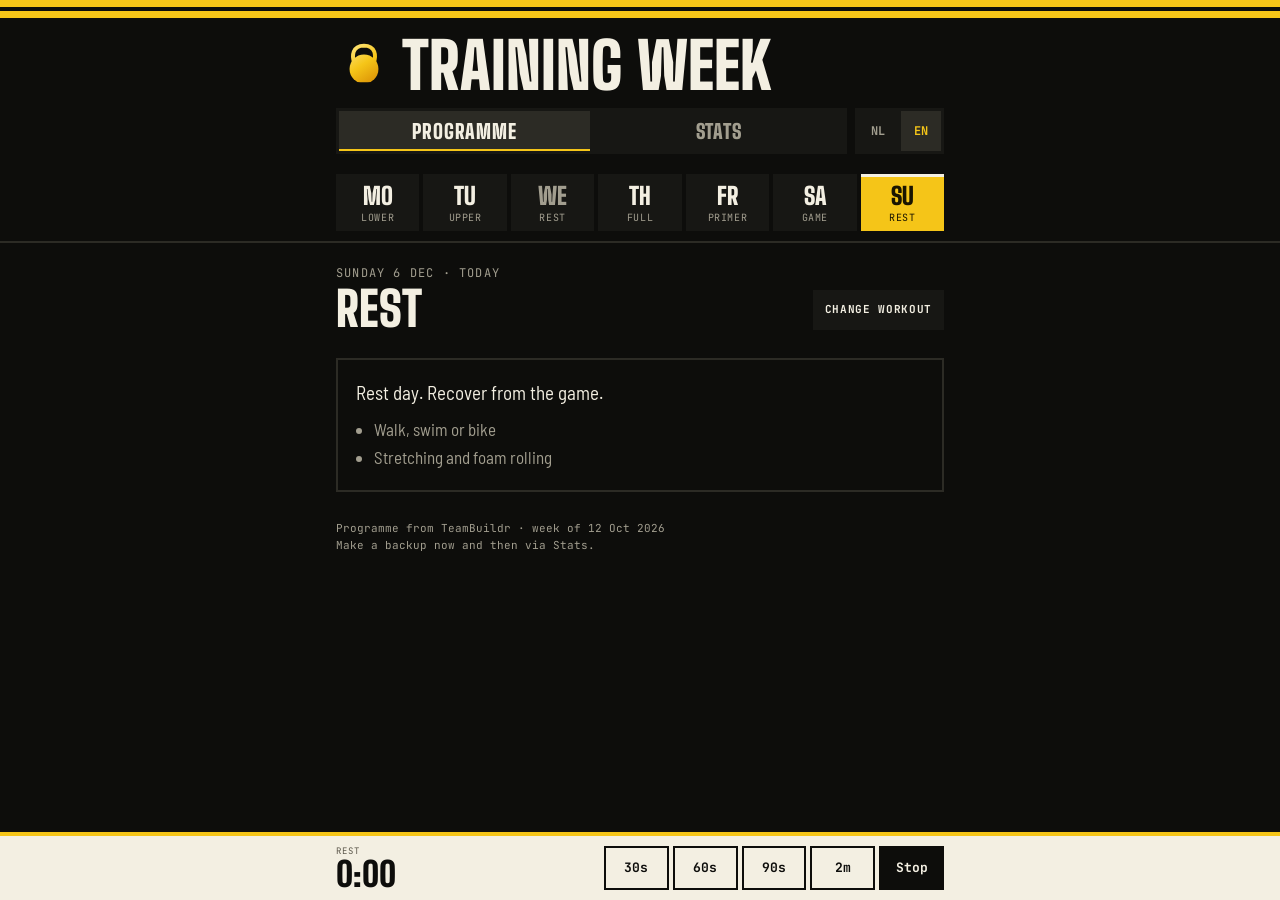
==== commit 36e7ca2b: "Add files via upload" ====
--- a/index.html
+++ b/index.html
@@ -10,12 +10,12 @@
   <meta name="format-detection" content="telephone=no">
 
   <!-- Beginscherm / app-modus.
-       ?v=7 achter elk bestand dwingt browsers de nieuwste versie te laden.
+       ?v=8 achter elk bestand dwingt browsers de nieuwste versie te laden.
        Verhoog dit getal (overal tegelijk) als je iets wijzigt. -->
-  <link rel="manifest" href="manifest.webmanifest?v=7">
-  <link rel="icon" type="image/svg+xml" href="icons/logo.svg?v=7">
-  <link rel="icon" type="image/png" sizes="192x192" href="icons/icon-192.png?v=7">
-  <link rel="apple-touch-icon" href="icons/apple-touch-icon.png?v=7">
+  <link rel="manifest" href="manifest.webmanifest?v=8">
+  <link rel="icon" type="image/svg+xml" href="icons/logo.svg?v=8">
+  <link rel="icon" type="image/png" sizes="192x192" href="icons/icon-192.png?v=8">
+  <link rel="apple-touch-icon" href="icons/apple-touch-icon.png?v=8">
   <meta name="apple-mobile-web-app-capable" content="yes">
   <meta name="mobile-web-app-capable" content="yes">
   <meta name="apple-mobile-web-app-status-bar-style" content="black">
@@ -26,7 +26,7 @@
   <link rel="preconnect" href="https://fonts.gstatic.com" crossorigin>
   <link rel="stylesheet" href="https://fonts.googleapis.com/css2?family=Big+Shoulders+Display:wght@700;900&family=Barlow+Semi+Condensed:wght@400;500;600;700&family=JetBrains+Mono:wght@500;700&display=swap">
 
-  <link rel="stylesheet" href="style.css?v=7">
+  <link rel="stylesheet" href="style.css?v=8">
 </head>
 <body>
   <!-- Logo: kettlebell met gele gradient (staat direct in de pagina, dus altijd zichtbaar) -->
@@ -103,10 +103,11 @@
 
   <noscript><p class="wrap">Zet JavaScript aan om het schema te zien. / Turn on JavaScript to see the programme.</p></noscript>
 
-  <script src="i18n.js?v=7"></script>
-  <script src="data.js?v=7"></script>
-  <script src="store.js?v=7"></script>
-  <script src="stats.js?v=7"></script>
-  <script src="app.js?v=7"></script>
+  <script src="i18n.js?v=8"></script>
+  <script src="data.js?v=8"></script>
+  <script src="store.js?v=8"></script>
+  <script src="stats.js?v=8"></script>
+  <script src="sync.js?v=8"></script>
+  <script src="app.js?v=8"></script>
 </body>
 </html>
--- a/style.css
+++ b/style.css
@@ -904,3 +904,104 @@
 @media (prefers-reduced-motion: reduce) {
   .sheet, .sheet-body { transition: none; }
 }
+
+/* =========================================================
+   v8 — eerste keer: teamcode + naam kiezen, en deelstatus
+   ========================================================= */
+.onb {
+  position: fixed;
+  inset: 0;
+  z-index: 60;
+  background: var(--pitch);
+  color: var(--chalk);
+  overflow-y: auto;
+  overscroll-behavior: contain;
+  padding-bottom: calc(var(--safe-b) + 24px);
+}
+body.onb-open { overflow: hidden; }
+.onb-hoops { height: 22px; margin-top: var(--safe-t); background: repeating-linear-gradient(180deg, var(--cas) 0 7px, var(--pitch) 7px 11px); }
+.onb-body {
+  max-width: 520px;
+  margin-inline: auto;
+  padding: 24px max(var(--gutter), var(--safe-r)) 0 max(var(--gutter), var(--safe-l));
+  display: grid;
+  gap: 12px;
+}
+.onb-mark { width: 56px; height: 56px; }
+.onb h2 {
+  margin: 4px 0 0;
+  font-family: var(--display);
+  font-weight: 900;
+  font-size: clamp(32px, 10vw, 44px);
+  line-height: .95;
+  text-transform: uppercase;
+  text-wrap: balance;
+  overflow-wrap: break-word;
+}
+.onb-text { margin: 0; color: var(--muted); font-size: 17px; max-width: 38ch; }
+.onb-form { display: grid; gap: 8px; margin-top: 8px; }
+.onb-form label { font-family: var(--mono); font-size: 11px; letter-spacing: .08em; text-transform: uppercase; color: var(--muted); }
+.onb-form input, .onb-search input {
+  width: 100%;
+  min-height: 52px;
+  border: 0;
+  border-bottom: 3px solid var(--cas);
+  border-radius: 0;
+  background: var(--panel);
+  color: var(--chalk);
+  font-family: var(--body);
+  font-size: 20px;
+  font-weight: 600;
+  padding: 10px 12px;
+  -webkit-appearance: none;
+  appearance: none;
+}
+#onb-code { font-family: var(--mono); letter-spacing: .08em; text-transform: uppercase; }
+.onb-msg { margin: 0; min-height: 1.4em; font-size: 15px; color: var(--cas); }
+.onb-main {
+  min-height: 52px;
+  border: 0;
+  background: var(--cas);
+  color: var(--cas-ink);
+  font-family: var(--display);
+  font-weight: 900;
+  font-size: 22px;
+  text-transform: uppercase;
+}
+.onb-main:active { filter: brightness(.9); }
+.onb-foot { display: flex; flex-wrap: wrap; justify-content: space-between; gap: 4px 16px; margin-top: 4px; }
+.onb-search { display: block; position: sticky; top: 0; z-index: 1; background: var(--pitch); padding-block: 4px; }
+.sr { position: absolute; width: 1px; height: 1px; overflow: hidden; clip: rect(0 0 0 0); white-space: nowrap; }
+.onb-list { display: grid; }
+.onb-group {
+  margin: 14px 0 2px;
+  font-family: var(--mono);
+  font-size: 11px;
+  letter-spacing: .08em;
+  text-transform: uppercase;
+  color: var(--cas);
+}
+.onb-name {
+  min-height: 48px;
+  border: 0;
+  border-bottom: 1px solid var(--line);
+  background: none;
+  color: var(--chalk);
+  font-size: 19px;
+  font-weight: 600;
+  text-align: left;
+  padding: 0 2px;
+}
+.onb-name:active { background: var(--panel); }
+.onb-empty { color: var(--muted); margin: 12px 0; }
+
+/* deelstatus in Stats */
+.sync-box { display: grid; gap: 6px; margin-top: 10px; }
+.sync-box p { margin: 0; }
+.sync-who { font-family: var(--display); font-weight: 900; font-size: 22px; text-transform: uppercase; line-height: 1; }
+.sync-line { display: flex; align-items: center; gap: 8px; font-family: var(--mono); font-size: 12px; color: var(--muted); }
+.sync-line .dot { width: 8px; height: 8px; background: var(--cas); flex: none; }
+.sync-line.warn { color: var(--chalk); }
+.sync-line.warn .dot { background: #e0573a; }
+.sync-box .tool-row { margin-top: 6px; }
+.tool-row button.arm { border-color: var(--cas); color: var(--cas); }
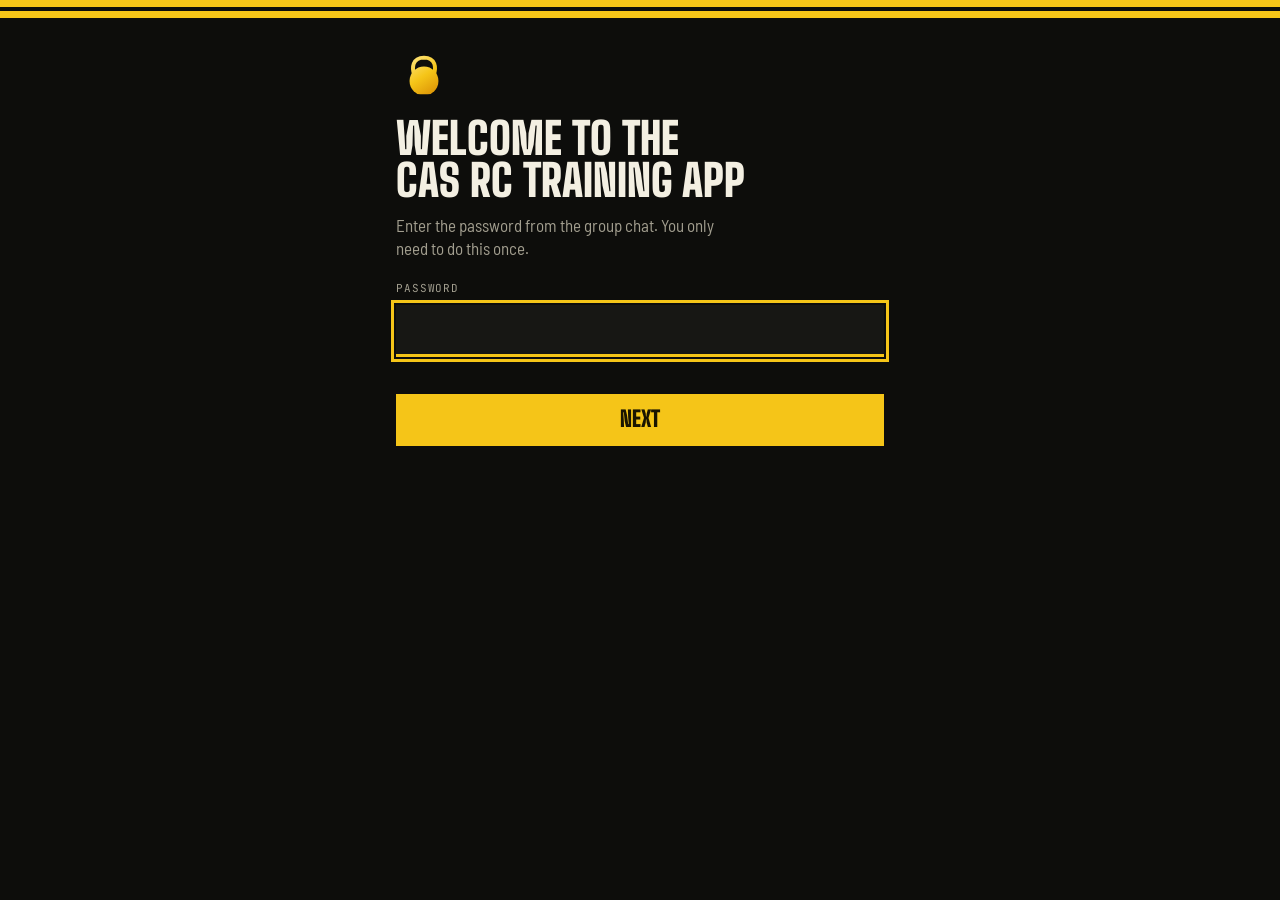
==== commit 28648b8b: "Add files via upload" ====
--- a/index.html
+++ b/index.html
@@ -10,12 +10,12 @@
   <meta name="format-detection" content="telephone=no">
 
   <!-- Beginscherm / app-modus.
-       ?v=8 achter elk bestand dwingt browsers de nieuwste versie te laden.
+       ?v=9 achter elk bestand dwingt browsers de nieuwste versie te laden.
        Verhoog dit getal (overal tegelijk) als je iets wijzigt. -->
-  <link rel="manifest" href="manifest.webmanifest?v=8">
-  <link rel="icon" type="image/svg+xml" href="icons/logo.svg?v=8">
-  <link rel="icon" type="image/png" sizes="192x192" href="icons/icon-192.png?v=8">
-  <link rel="apple-touch-icon" href="icons/apple-touch-icon.png?v=8">
+  <link rel="manifest" href="manifest.webmanifest?v=9">
+  <link rel="icon" type="image/svg+xml" href="icons/logo.svg?v=9">
+  <link rel="icon" type="image/png" sizes="192x192" href="icons/icon-192.png?v=9">
+  <link rel="apple-touch-icon" href="icons/apple-touch-icon.png?v=9">
   <meta name="apple-mobile-web-app-capable" content="yes">
   <meta name="mobile-web-app-capable" content="yes">
   <meta name="apple-mobile-web-app-status-bar-style" content="black">
@@ -26,7 +26,7 @@
   <link rel="preconnect" href="https://fonts.gstatic.com" crossorigin>
   <link rel="stylesheet" href="https://fonts.googleapis.com/css2?family=Big+Shoulders+Display:wght@700;900&family=Barlow+Semi+Condensed:wght@400;500;600;700&family=JetBrains+Mono:wght@500;700&display=swap">
 
-  <link rel="stylesheet" href="style.css?v=8">
+  <link rel="stylesheet" href="style.css?v=9">
 </head>
 <body>
   <!-- Logo: kettlebell met gele gradient (staat direct in de pagina, dus altijd zichtbaar) -->
@@ -103,11 +103,11 @@
 
   <noscript><p class="wrap">Zet JavaScript aan om het schema te zien. / Turn on JavaScript to see the programme.</p></noscript>
 
-  <script src="i18n.js?v=8"></script>
-  <script src="data.js?v=8"></script>
-  <script src="store.js?v=8"></script>
-  <script src="stats.js?v=8"></script>
-  <script src="sync.js?v=8"></script>
-  <script src="app.js?v=8"></script>
+  <script src="i18n.js?v=9"></script>
+  <script src="data.js?v=9"></script>
+  <script src="store.js?v=9"></script>
+  <script src="stats.js?v=9"></script>
+  <script src="sync.js?v=9"></script>
+  <script src="app.js?v=9"></script>
 </body>
 </html>
--- a/style.css
+++ b/style.css
@@ -956,7 +956,9 @@
   -webkit-appearance: none;
   appearance: none;
 }
-#onb-code { font-family: var(--mono); letter-spacing: .08em; text-transform: uppercase; }
+#onb-code { font-family: var(--mono); letter-spacing: .08em; }
+/* app verborgen tot het wachtwoord klopt */
+body.locked > :not(.onb):not(svg.defs) { visibility: hidden; }
 .onb-msg { margin: 0; min-height: 1.4em; font-size: 15px; color: var(--cas); }
 .onb-main {
   min-height: 52px;
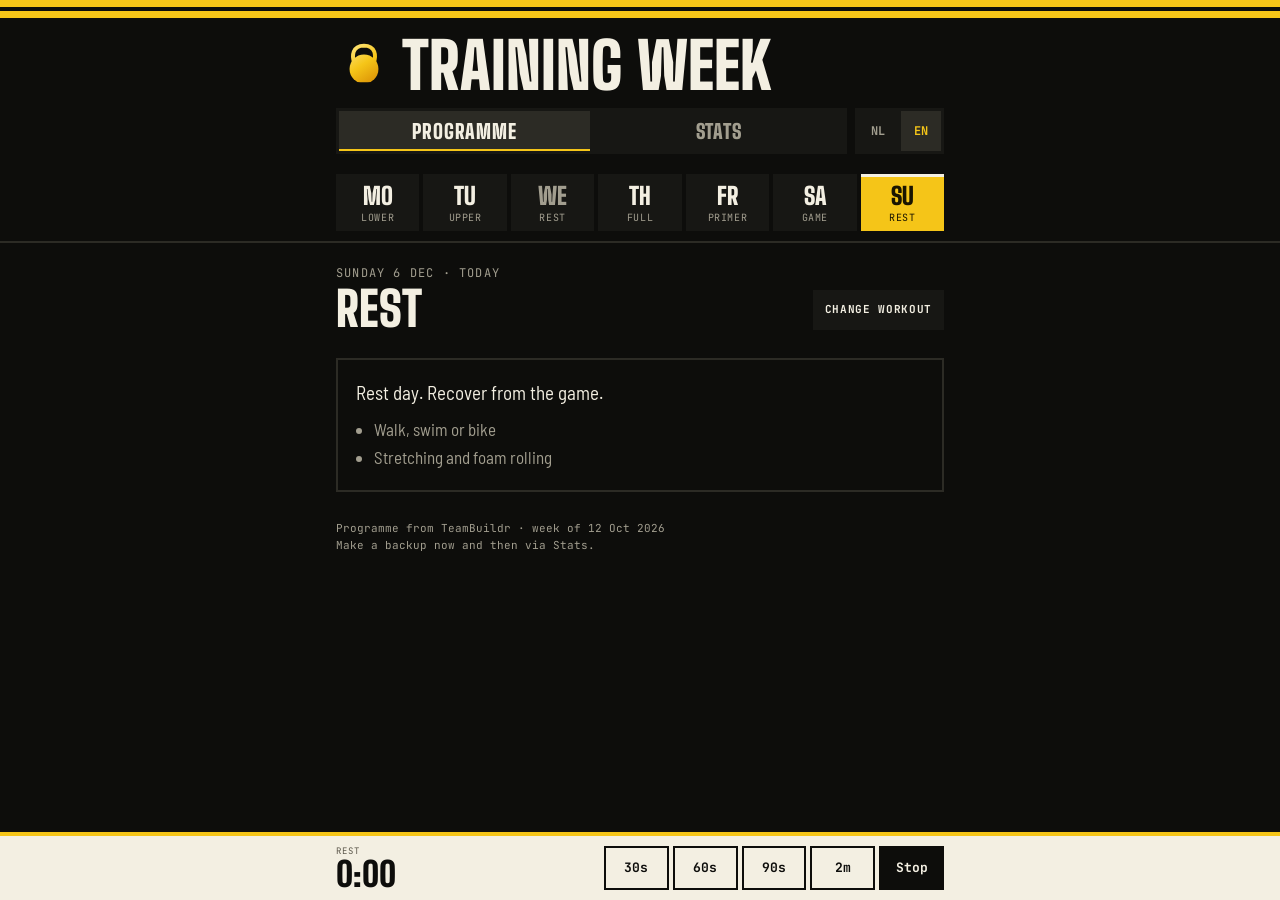
==== commit 8432a6cc: "Add files via upload" ====
--- a/index.html
+++ b/index.html
@@ -10,12 +10,12 @@
   <meta name="format-detection" content="telephone=no">
 
   <!-- Beginscherm / app-modus.
-       ?v=9 achter elk bestand dwingt browsers de nieuwste versie te laden.
+       ?v=10 achter elk bestand dwingt browsers de nieuwste versie te laden.
        Verhoog dit getal (overal tegelijk) als je iets wijzigt. -->
-  <link rel="manifest" href="manifest.webmanifest?v=9">
-  <link rel="icon" type="image/svg+xml" href="icons/logo.svg?v=9">
-  <link rel="icon" type="image/png" sizes="192x192" href="icons/icon-192.png?v=9">
-  <link rel="apple-touch-icon" href="icons/apple-touch-icon.png?v=9">
+  <link rel="manifest" href="manifest.webmanifest?v=10">
+  <link rel="icon" type="image/svg+xml" href="icons/logo.svg?v=10">
+  <link rel="icon" type="image/png" sizes="192x192" href="icons/icon-192.png?v=10">
+  <link rel="apple-touch-icon" href="icons/apple-touch-icon.png?v=10">
   <meta name="apple-mobile-web-app-capable" content="yes">
   <meta name="mobile-web-app-capable" content="yes">
   <meta name="apple-mobile-web-app-status-bar-style" content="black">
@@ -26,7 +26,7 @@
   <link rel="preconnect" href="https://fonts.gstatic.com" crossorigin>
   <link rel="stylesheet" href="https://fonts.googleapis.com/css2?family=Big+Shoulders+Display:wght@700;900&family=Barlow+Semi+Condensed:wght@400;500;600;700&family=JetBrains+Mono:wght@500;700&display=swap">
 
-  <link rel="stylesheet" href="style.css?v=9">
+  <link rel="stylesheet" href="style.css?v=10">
 </head>
 <body>
   <!-- Logo: kettlebell met gele gradient (staat direct in de pagina, dus altijd zichtbaar) -->
@@ -103,11 +103,12 @@
 
   <noscript><p class="wrap">Zet JavaScript aan om het schema te zien. / Turn on JavaScript to see the programme.</p></noscript>
 
-  <script src="i18n.js?v=9"></script>
-  <script src="data.js?v=9"></script>
-  <script src="store.js?v=9"></script>
-  <script src="stats.js?v=9"></script>
-  <script src="sync.js?v=9"></script>
-  <script src="app.js?v=9"></script>
+  <script src="i18n.js?v=10"></script>
+  <script src="data.js?v=10"></script>
+  <script src="store.js?v=10"></script>
+  <script src="stats.js?v=10"></script>
+  <script src="config.js?v=10"></script>
+  <script src="sync.js?v=10"></script>
+  <script src="app.js?v=10"></script>
 </body>
 </html>
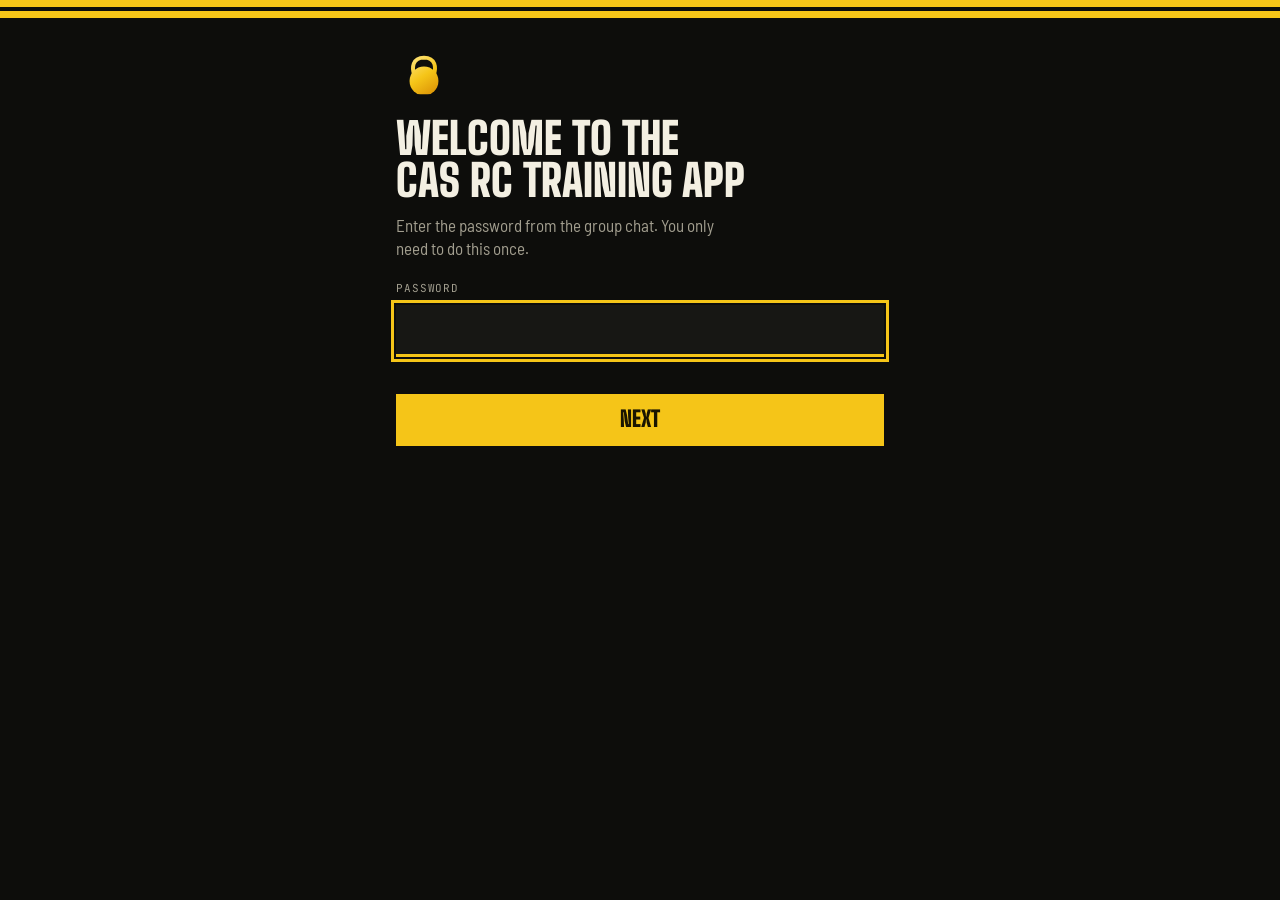
==== commit ff1842aa: "Add files via upload" ====
--- a/index.html
+++ b/index.html
@@ -10,12 +10,12 @@
   <meta name="format-detection" content="telephone=no">
 
   <!-- Beginscherm / app-modus.
-       ?v=10 achter elk bestand dwingt browsers de nieuwste versie te laden.
+       ?v=12 achter elk bestand dwingt browsers de nieuwste versie te laden.
        Verhoog dit getal (overal tegelijk) als je iets wijzigt. -->
-  <link rel="manifest" href="manifest.webmanifest?v=10">
-  <link rel="icon" type="image/svg+xml" href="icons/logo.svg?v=10">
-  <link rel="icon" type="image/png" sizes="192x192" href="icons/icon-192.png?v=10">
-  <link rel="apple-touch-icon" href="icons/apple-touch-icon.png?v=10">
+  <link rel="manifest" href="manifest.webmanifest?v=12">
+  <link rel="icon" type="image/svg+xml" href="icons/logo.svg?v=12">
+  <link rel="icon" type="image/png" sizes="192x192" href="icons/icon-192.png?v=12">
+  <link rel="apple-touch-icon" href="icons/apple-touch-icon.png?v=12">
   <meta name="apple-mobile-web-app-capable" content="yes">
   <meta name="mobile-web-app-capable" content="yes">
   <meta name="apple-mobile-web-app-status-bar-style" content="black">
@@ -26,7 +26,7 @@
   <link rel="preconnect" href="https://fonts.gstatic.com" crossorigin>
   <link rel="stylesheet" href="https://fonts.googleapis.com/css2?family=Big+Shoulders+Display:wght@700;900&family=Barlow+Semi+Condensed:wght@400;500;600;700&family=JetBrains+Mono:wght@500;700&display=swap">
 
-  <link rel="stylesheet" href="style.css?v=10">
+  <link rel="stylesheet" href="style.css?v=12">
 </head>
 <body>
   <!-- Logo: kettlebell met gele gradient (staat direct in de pagina, dus altijd zichtbaar) -->
@@ -103,12 +103,12 @@
 
   <noscript><p class="wrap">Zet JavaScript aan om het schema te zien. / Turn on JavaScript to see the programme.</p></noscript>
 
-  <script src="i18n.js?v=10"></script>
-  <script src="data.js?v=10"></script>
-  <script src="store.js?v=10"></script>
-  <script src="stats.js?v=10"></script>
-  <script src="config.js?v=10"></script>
-  <script src="sync.js?v=10"></script>
-  <script src="app.js?v=10"></script>
+  <script src="i18n.js?v=12"></script>
+  <script src="data.js?v=12"></script>
+  <script src="store.js?v=12"></script>
+  <script src="stats.js?v=12"></script>
+  <script src="config.js?v=12"></script>
+  <script src="sync.js?v=12"></script>
+  <script src="app.js?v=12"></script>
 </body>
 </html>
--- a/style.css
+++ b/style.css
@@ -1007,3 +1007,12 @@
 .sync-line.warn .dot { background: #e0573a; }
 .sync-box .tool-row { margin-top: 6px; }
 .tool-row button.arm { border-color: var(--cas); color: var(--cas); }
+
+/* namen die al aan een telefoon gekoppeld zijn */
+.onb-name.taken { color: var(--muted); display: flex; justify-content: space-between; align-items: center; gap: 12px; }
+.onb-name small { font-family: var(--mono); font-size: 10px; letter-spacing: .08em; text-transform: uppercase; color: var(--faint); flex: none; }
+
+/* inlogcode */
+.onb-form input.otp { font-family: var(--mono); font-size: 30px; letter-spacing: .4em; text-align: center; padding-left: .4em; }
+.onb-hint { margin: 0; font-size: 14px; color: var(--muted); }
+.linkbtn:disabled { text-decoration: none; opacity: .6; cursor: default; }
